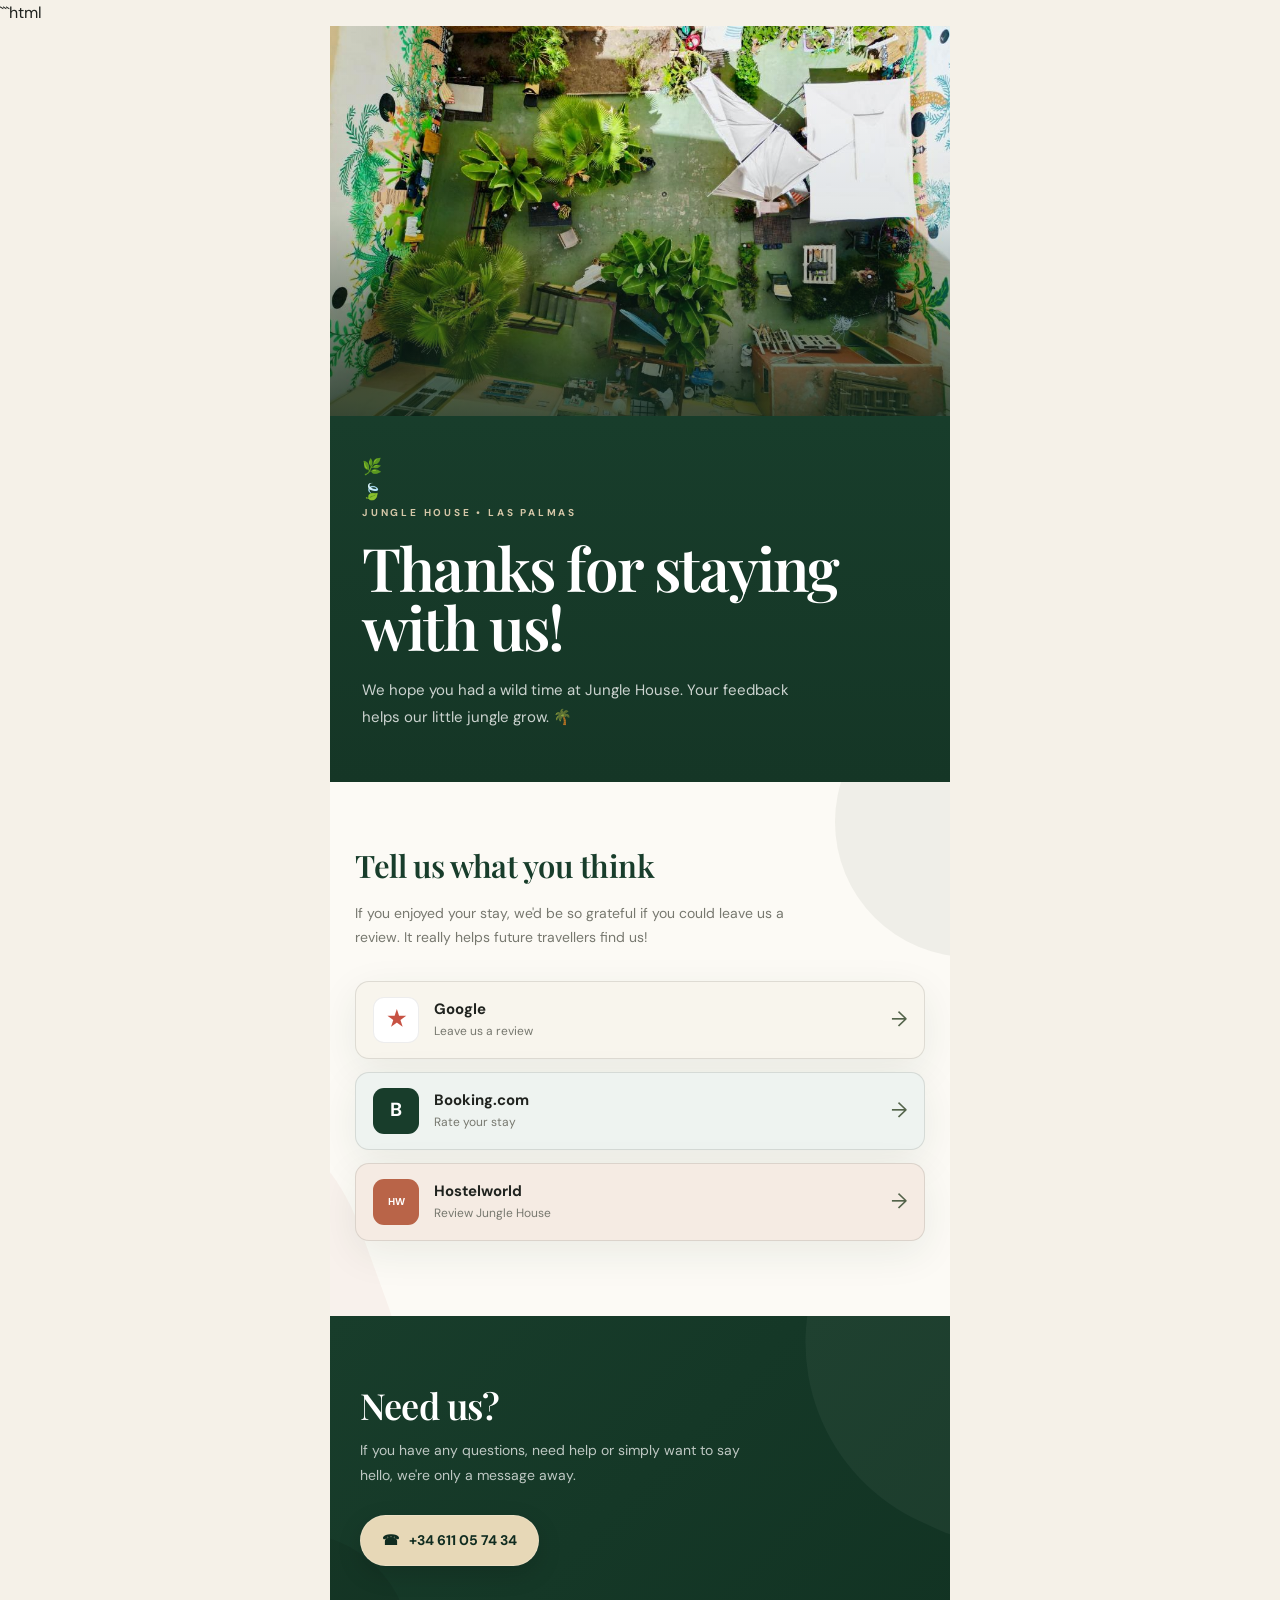
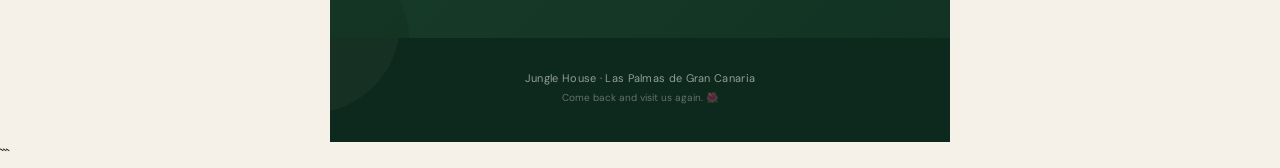
==== index.html @ 1c03064d "Add files via upload" ====
```html
<!DOCTYPE html>
<html lang="en">
<head>
  <meta charset="UTF-8">
  <meta name="viewport" content="width=device-width, initial-scale=1.0">

  <title>Jungle House | Thank You</title>

  <meta
    name="description"
    content="Thank you for staying at Jungle House Las Palmas. We'd love to hear about your stay."
  >

  <link rel="stylesheet" href="styles.css">
</head>

<body>

  <main class="page">

    <!-- HERO -->
    <section class="hero">

      <div class="hero-image">
        <img
          src="hero.jpg"
          alt="Guests enjoying Jungle House"
        >
      </div>

      <div class="hero-content">

        <div class="leaf-decoration leaf-one">🌿</div>
        <div class="leaf-decoration leaf-two">🍃</div>

        <p class="eyebrow">JUNGLE HOUSE • LAS PALMAS</p>

        <h1>Thanks for staying<br>with us!</h1>

        <p class="intro">
          We hope you had a wild time at Jungle House.
          Your feedback helps our little jungle grow. 🌴
        </p>

      </div>

    </section>


    <!-- REVIEW SECTION -->
    <section class="reviews">

      <div class="section-heading">
        <span class="tiny-leaf">🌿</span>
        <h2>Tell us what you think</h2>
        <span class="tiny-leaf">🌿</span>
      </div>

      <p class="section-intro">
        If you enjoyed your stay, we'd be so grateful if you could
        leave us a review. It really helps future travellers find us!
      </p>


      <!-- GOOGLE -->
      <a
        class="review-card google"
        href="https://g.page/r/CZP2P3q_ZZoZEBM/review"
        target="_blank"
        rel="noopener noreferrer"
      >
        <div class="card-icon">★</div>

        <div class="card-text">
          <strong>Google</strong>
          <span>Leave us a review</span>
        </div>

        <div class="arrow">→</div>
      </a>


      <!-- BOOKING.COM -->
      <a
        class="review-card booking"
        href="https://www.booking.com/hotel/es/banana-house-las-palmas-de-gran-canaria.html"
        target="_blank"
        rel="noopener noreferrer"
      >
        <div class="card-icon">B</div>

        <div class="card-text">
          <strong>Booking.com</strong>
          <span>Rate your stay</span>
        </div>

        <div class="arrow">→</div>
      </a>


      <!-- HOSTELWORLD -->
      <a
        class="review-card hostelworld"
        href="https://www.hostelworld.com/hostels/p/317372/jungle-house/"
        target="_blank"
        rel="noopener noreferrer"
      >
        <div class="card-icon">HW</div>

        <div class="card-text">
          <strong>Hostelworld</strong>
          <span>Review Jungle House</span>
        </div>

        <div class="arrow">→</div>
      </a>

    </section>


    <!-- CONTACT -->
    <section class="contact">

      <div class="contact-leaf">🌴</div>

      <h2>Need us?</h2>

      <p>
        If you have any questions, need help or simply want to say hello,
        we're only a message away.
      </p>

      <a
        class="phone-button"
        href="tel:+34611057434"
      >
        <span>☎</span>
        +34 611 05 74 34
      </a>

    </section>


    <!-- FOOTER -->
    <footer>

      <div class="footer-leaves">🌿 🍃 🌿</div>

      <p>
        Jungle House · Las Palmas de Gran Canaria
      </p>

      <small>
        Come back and visit us again. 🌺
      </small>

    </footer>

  </main>

</body>
</html>
```
---- styles.css ----
/* =========================================================
   JUNGLE HOUSE — NFC REVIEW PAGE
   Contemporary Tropical / Editorial
   ========================================================= */

@import url('https://fonts.googleapis.com/css2?family=DM+Sans:wght@400;500;600;700&family=Playfair+Display:wght@500;600;700&display=swap');


:root {
  --forest: #183d2b;
  --forest-deep: #102c20;
  --forest-light: #234d37;

  --moss: #53634a;

  --terracotta: #b96448;
  --terracotta-dark: #944a36;

  --sand: #e9dfcc;
  --cream: #f5f1e8;
  --paper: #fcfaf5;

  --charcoal: #20231f;
  --muted: #77786f;

  --line: rgba(32, 35, 31, 0.12);

  --shadow-soft: 0 12px 40px rgba(24, 61, 43, 0.08);
  --shadow-hover: 0 18px 45px rgba(24, 61, 43, 0.14);
}


/* =========================================================
   RESET
   ========================================================= */

* {
  box-sizing: border-box;
  margin: 0;
  padding: 0;
}

html {
  scroll-behavior: smooth;
}

body {
  background: var(--cream);
  color: var(--charcoal);

  font-family: "DM Sans", Arial, sans-serif;

  font-size: 16px;
  line-height: 1.6;

  -webkit-font-smoothing: antialiased;
  text-rendering: optimizeLegibility;
}

a {
  color: inherit;
  text-decoration: none;
}


/* =========================================================
   PAGE
   ========================================================= */

.page {
  width: 100%;
  max-width: 620px;
  min-height: 100vh;

  margin: 0 auto;

  background: var(--paper);

  overflow: hidden;
}


/* =========================================================
   HERO
   ========================================================= */

.hero {
  position: relative;

  background: var(--forest);

  color: white;

  overflow: hidden;
}


/* Large abstract botanical form */

.hero::before {
  content: "";

  position: absolute;

  width: 310px;
  height: 470px;

  right: -155px;
  bottom: -165px;

  border-radius: 58% 42% 0 0;

  background: rgba(255, 255, 255, 0.045);

  transform: rotate(-17deg);

  pointer-events: none;
}


/* Second architectural curve */

.hero::after {
  content: "";

  position: absolute;

  width: 180px;
  height: 330px;

  left: -105px;
  top: 265px;

  border-radius: 55% 45% 50% 50%;

  background: rgba(0, 0, 0, 0.08);

  transform: rotate(23deg);

  pointer-events: none;
}


/* =========================================================
   HERO IMAGE
   ========================================================= */

.hero-image {
  position: relative;

  width: 100%;
  height: 390px;

  overflow: hidden;
}

.hero-image img {
  width: 100%;
  height: 100%;

  display: block;

  object-fit: cover;

  transform: scale(1.01);
}


/* Cinematic image fade */

.hero-image::after {
  content: "";

  position: absolute;
  inset: 0;

  background:
    linear-gradient(
      to bottom,
      rgba(16, 44, 32, 0.02) 20%,
      rgba(16, 44, 32, 0.08) 48%,
      rgba(16, 44, 32, 0.78) 100%
    );
}


/* =========================================================
   HERO CONTENT
   ========================================================= */

.hero-content {
  position: relative;
  z-index: 2;

  padding: 38px 32px 52px;

  background:
    linear-gradient(
      180deg,
      #183d2b 0%,
      #153626 100%
    );
}


.eyebrow {
  margin-bottom: 17px;

  font-size: 10px;
  font-weight: 700;

  letter-spacing: 2.8px;

  color: #d5c7a8;
}


.hero h1 {
  max-width: 520px;

  margin-bottom: 22px;

  font-family: "Playfair Display", Georgia, serif;

  font-size: clamp(42px, 10vw, 60px);

  font-weight: 600;

  line-height: 0.98;

  letter-spacing: -1.8px;
}


.intro {
  max-width: 455px;

  font-size: 15px;

  line-height: 1.75;

  color: rgba(255, 255, 255, 0.78);
}


/* =========================================================
   REVIEWS
   ========================================================= */

.reviews {
  position: relative;

  overflow: hidden;

  padding: 66px 25px 62px;

  background: var(--paper);
}


/* Large negative-space botanical form */

.reviews::before {
  content: "";

  position: absolute;

  width: 270px;
  height: 270px;

  right: -155px;
  top: -95px;

  border-radius: 50%;

  background: rgba(83, 99, 74, 0.075);

  pointer-events: none;
}


/* Organic cut-out */

.reviews::after {
  content: "";

  position: absolute;

  width: 145px;
  height: 310px;

  left: -95px;
  bottom: -135px;

  border-radius: 60% 40% 45% 55%;

  background: rgba(185, 100, 72, 0.055);

  transform: rotate(-20deg);

  pointer-events: none;
}


/* =========================================================
   SECTION HEADING
   ========================================================= */

.section-heading {
  position: relative;
  z-index: 2;

  margin-bottom: 17px;
}

.section-heading h2 {
  font-family: "Playfair Display", Georgia, serif;

  font-size: 31px;

  font-weight: 600;

  line-height: 1.15;

  letter-spacing: -0.5px;

  color: var(--forest);
}


/* Remove old decorative elements */

.tiny-leaf {
  display: none;
}


.section-intro {
  position: relative;
  z-index: 2;

  max-width: 470px;

  margin-bottom: 31px;

  font-size: 14px;

  line-height: 1.75;

  color: var(--muted);
}


/* =========================================================
   REVIEW CARDS
   ========================================================= */

.review-card {
  position: relative;
  z-index: 2;

  display: flex;
  align-items: center;

  width: 100%;

  min-height: 78px;

  margin-bottom: 13px;

  padding: 14px 17px;

  border: 1px solid var(--line);

  border-radius: 14px;

  background: rgba(255, 255, 255, 0.9);

  box-shadow: var(--shadow-soft);

  transition:
    transform 0.25s ease,
    box-shadow 0.25s ease,
    border-color 0.25s ease;
}

.review-card:hover {
  transform: translateY(-3px);

  box-shadow: var(--shadow-hover);

  border-color: rgba(24, 61, 43, 0.2);
}

.review-card:active {
  transform: translateY(-1px);
}


.card-icon {
  width: 46px;
  height: 46px;

  flex: 0 0 46px;

  display: flex;
  align-items: center;
  justify-content: center;

  border-radius: 11px;

  font-size: 15px;
  font-weight: 700;
}


.card-text {
  flex: 1;

  display: flex;
  flex-direction: column;

  margin-left: 15px;

  gap: 1px;
}

.card-text strong {
  font-size: 15px;
  font-weight: 700;

  color: var(--charcoal);
}

.card-text span {
  font-size: 12px;

  color: var(--muted);
}


.arrow {
  margin-left: 12px;

  font-size: 21px;

  color: var(--moss);

  transition: transform 0.2s ease;
}

.review-card:hover .arrow {
  transform: translateX(3px);
}


/* =========================================================
   REVIEW COLOURS
   ========================================================= */

.google {
  background: #f8f5ed;
}

.google .card-icon {
  background: #ffffff;

  color: #c75243;

  font-size: 21px;

  box-shadow: inset 0 0 0 1px rgba(0, 0, 0, 0.07);
}


.booking {
  background: #eef3f0;
}

.booking .card-icon {
  background: var(--forest);

  color: white;

  font-size: 19px;
}


.hostelworld {
  background: #f5ebe3;
}

.hostelworld .card-icon {
  background: var(--terracotta);

  color: white;

  font-size: 10px;
}


/* =========================================================
   CONTACT
   ========================================================= */

.contact {
  position: relative;

  overflow: hidden;

  padding: 70px 30px 72px;

  background:
    linear-gradient(
      135deg,
      #183d2b 0%,
      #123323 100%
    );

  color: white;
}


/* Huge cropped botanical silhouette */

.contact::before {
  content: "";

  position: absolute;

  width: 360px;
  height: 360px;

  right: -210px;
  top: -145px;

  border-radius: 48% 52% 42% 58%;

  background: rgba(255, 255, 255, 0.045);

  transform: rotate(24deg);

  pointer-events: none;
}


/* Large tonal arc */

.contact::after {
  content: "";

  position: absolute;

  width: 230px;
  height: 230px;

  left: -150px;
  bottom: -125px;

  border-radius: 50%;

  background: rgba(0, 0, 0, 0.09);

  pointer-events: none;
}


/* Content remains above motifs */

.contact h2,
.contact p,
.phone-button {
  position: relative;
  z-index: 2;
}


.contact-leaf {
  display: none;
}


.contact h2 {
  margin-bottom: 13px;

  font-family: "Playfair Display", Georgia, serif;

  font-size: 36px;

  font-weight: 600;

  line-height: 1.1;

  letter-spacing: -0.8px;
}


.contact p {
  max-width: 410px;

  margin-bottom: 28px;

  font-size: 14px;

  line-height: 1.75;

  color: rgba(255, 255, 255, 0.72);
}


.phone-button {
  display: inline-flex;

  align-items: center;
  justify-content: center;

  gap: 10px;

  padding: 13px 21px;

  border: 1px solid rgba(255, 255, 255, 0.18);

  border-radius: 999px;

  background: #e7d8b7;

  color: var(--forest-deep);

  font-size: 14px;

  font-weight: 700;

  box-shadow: 0 8px 25px rgba(0, 0, 0, 0.15);

  transition:
    transform 0.2s ease,
    background 0.2s ease;
}

.phone-button:hover {
  transform: translateY(-2px);

  background: #f0e4c8;
}


/* =========================================================
   FOOTER
   ========================================================= */

footer {
  position: relative;

  overflow: hidden;

  padding: 32px 22px 36px;

  text-align: center;

  background: #0d281c;

  color: rgba(255, 255, 255, 0.55);
}


/* Subtle footer shape */

footer::before {
  content: "";

  position: absolute;

  width: 180px;
  height: 180px;

  left: -110px;
  top: -105px;

  border-radius: 50%;

  background: rgba(255, 255, 255, 0.035);
}


/* Remove emoji decoration */

.footer-leaves {
  display: none;
}


footer p {
  position: relative;
  z-index: 2;

  margin-bottom: 3px;

  font-size: 11px;

  letter-spacing: 0.3px;
}

footer small {
  position: relative;
  z-index: 2;

  font-size: 10px;

  color: rgba(255, 255, 255, 0.35);
}


/* =========================================================
   MOBILE
   ========================================================= */

@media (max-width: 480px) {

  .hero-image {
    height: 330px;
  }

  .hero-content {
    padding: 34px 24px 45px;
  }

  .hero h1 {
    font-size: 43px;

    letter-spacing: -1.3px;
  }

  .intro {
    font-size: 14px;
  }

  .reviews {
    padding: 54px 17px 51px;
  }

  .section-heading h2 {
    font-size: 28px;
  }

  .review-card {
    min-height: 73px;

    padding: 12px 14px;
  }

  .card-icon {
    width: 43px;
    height: 43px;

    flex-basis: 43px;
  }

  .card-text {
    margin-left: 13px;
  }

  .contact {
    padding: 57px 24px 61px;
  }

  .contact h2 {
    font-size: 32px;
  }

}


/* =========================================================
   REDUCED MOTION
   ========================================================= */

@media (prefers-reduced-motion: reduce) {

  html {
    scroll-behavior: auto;
  }

  .review-card,
  .arrow,
  .phone-button {
    transition: none;
  }

}
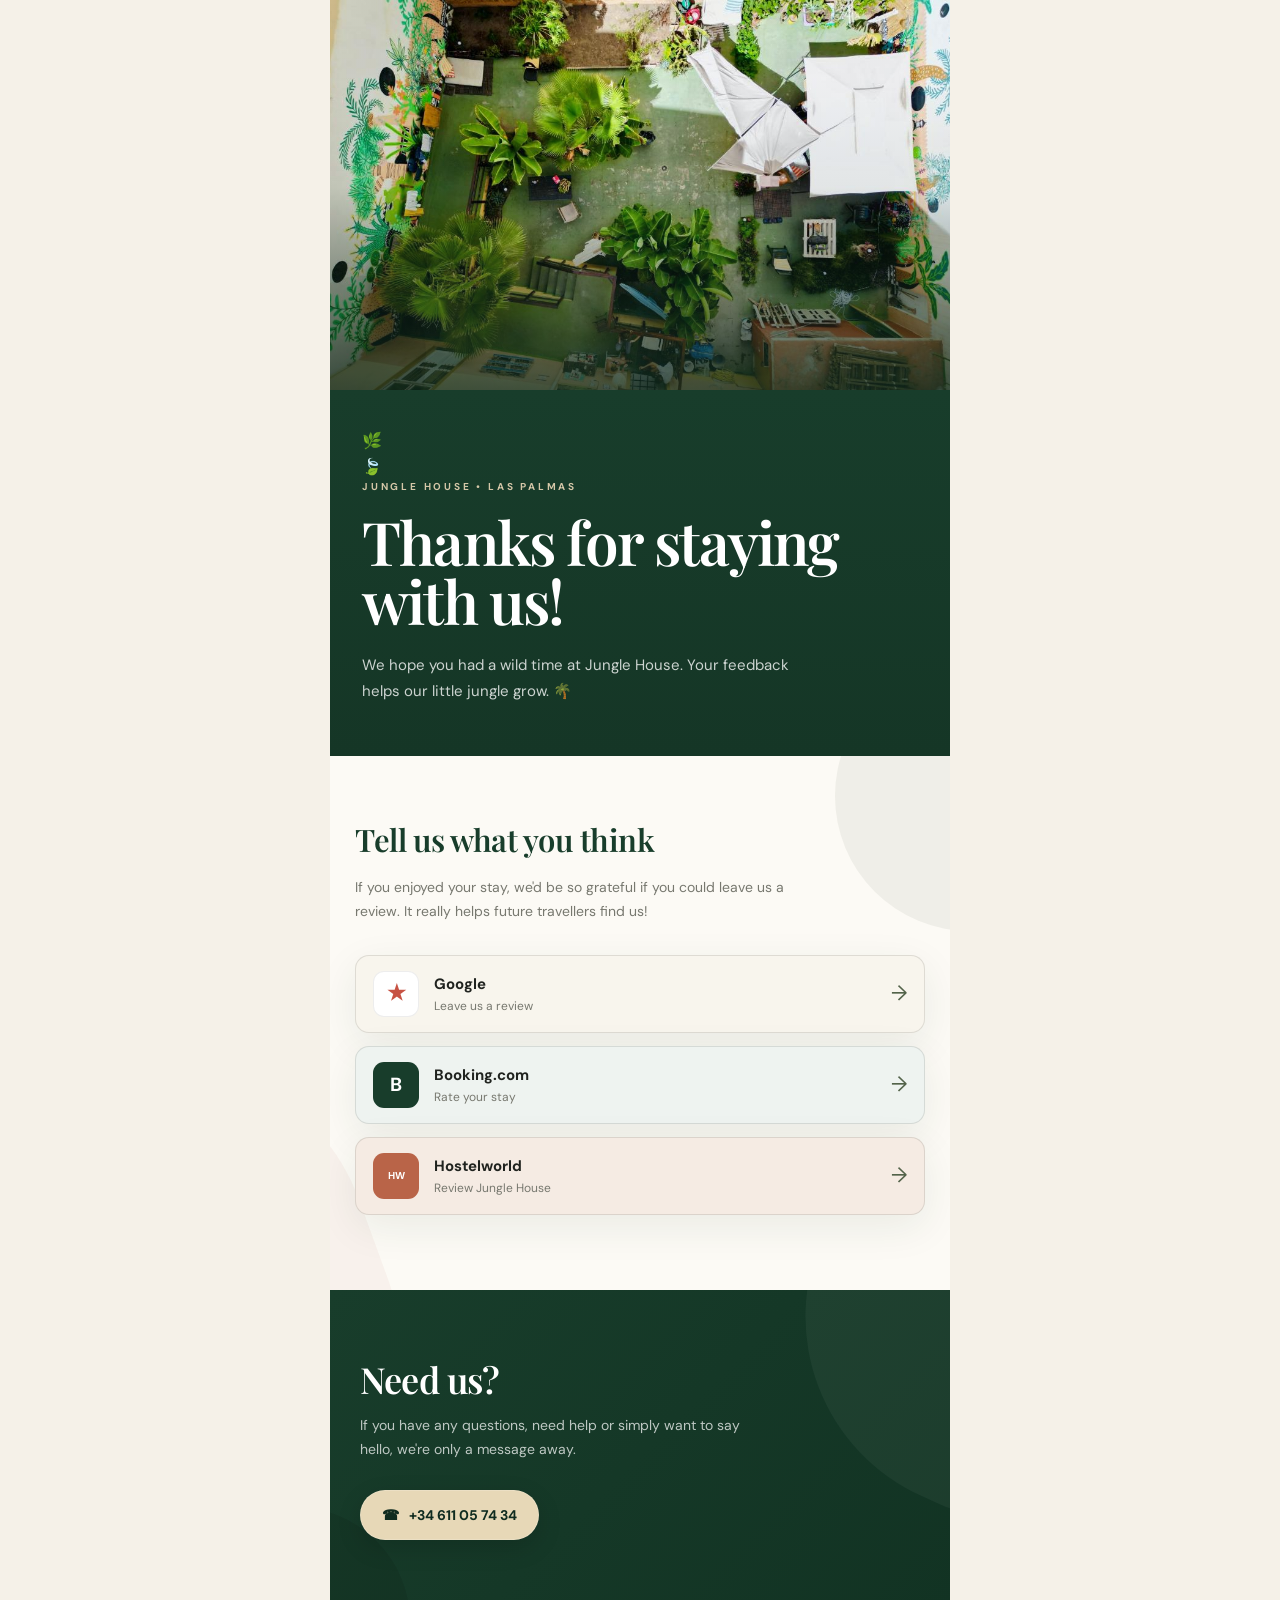
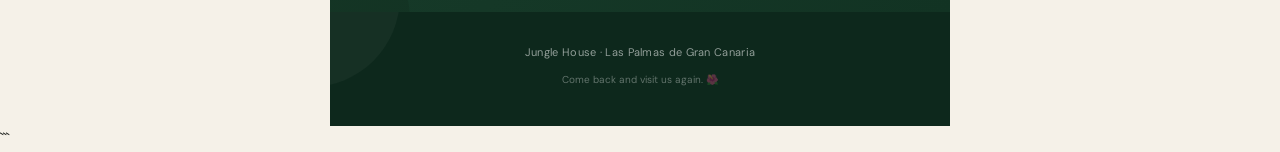
==== commit 5ff2f49c: "Fix HTML formatting and structure" ====
--- a/index.html
+++ b/index.html
@@ -1,4 +1,4 @@
-```html
+
 <!DOCTYPE html>
 <html lang="en">
 <head>
@@ -161,4 +161,4 @@
 
 </body>
 </html>
-```+```
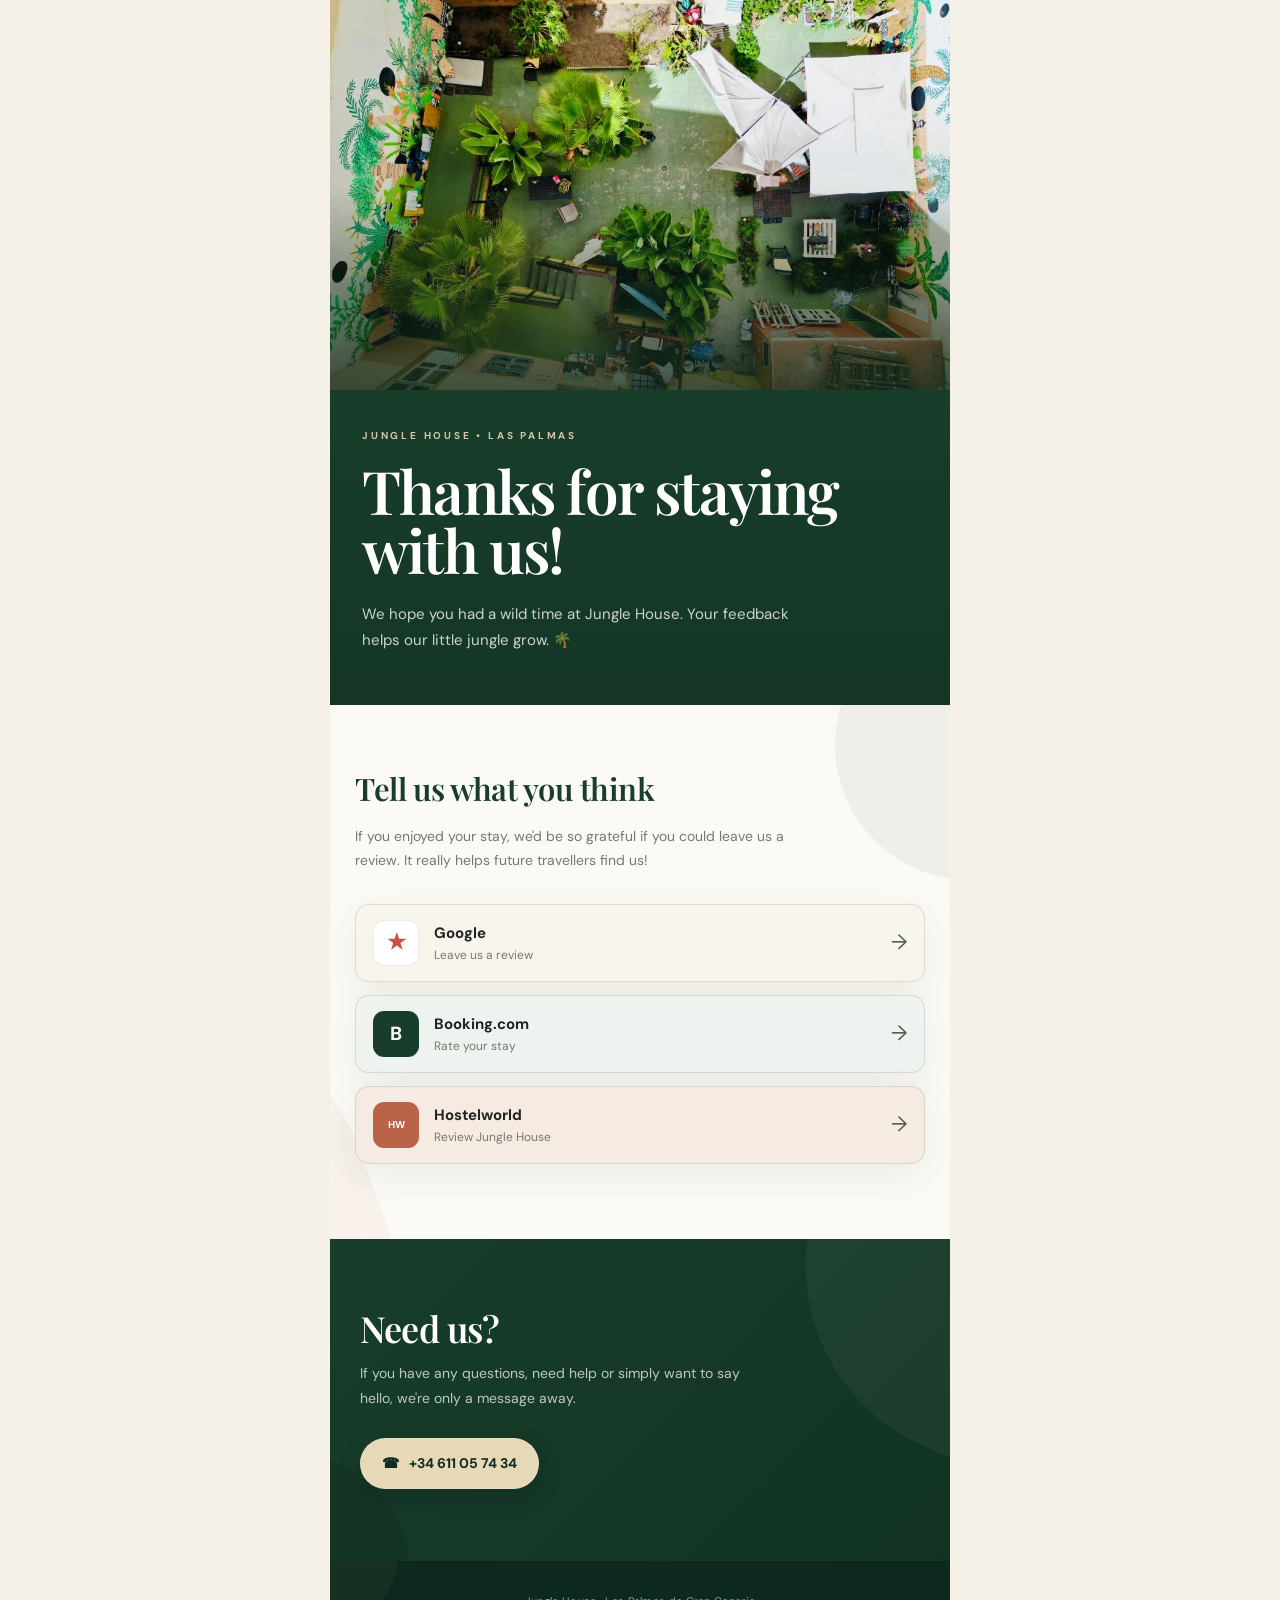
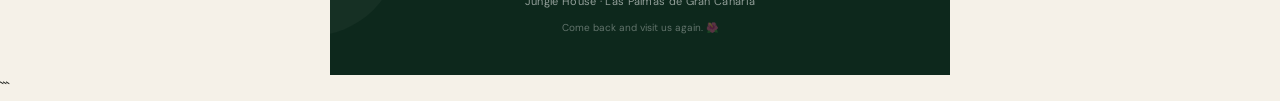
==== commit 2ee5d219: "Format HTML file for better readability" ====
--- a/index.html
+++ b/index.html
@@ -31,8 +31,7 @@
 
       <div class="hero-content">
 
-        <div class="leaf-decoration leaf-one">🌿</div>
-        <div class="leaf-decoration leaf-two">🍃</div>
+    
 
         <p class="eyebrow">JUNGLE HOUSE • LAS PALMAS</p>
 
